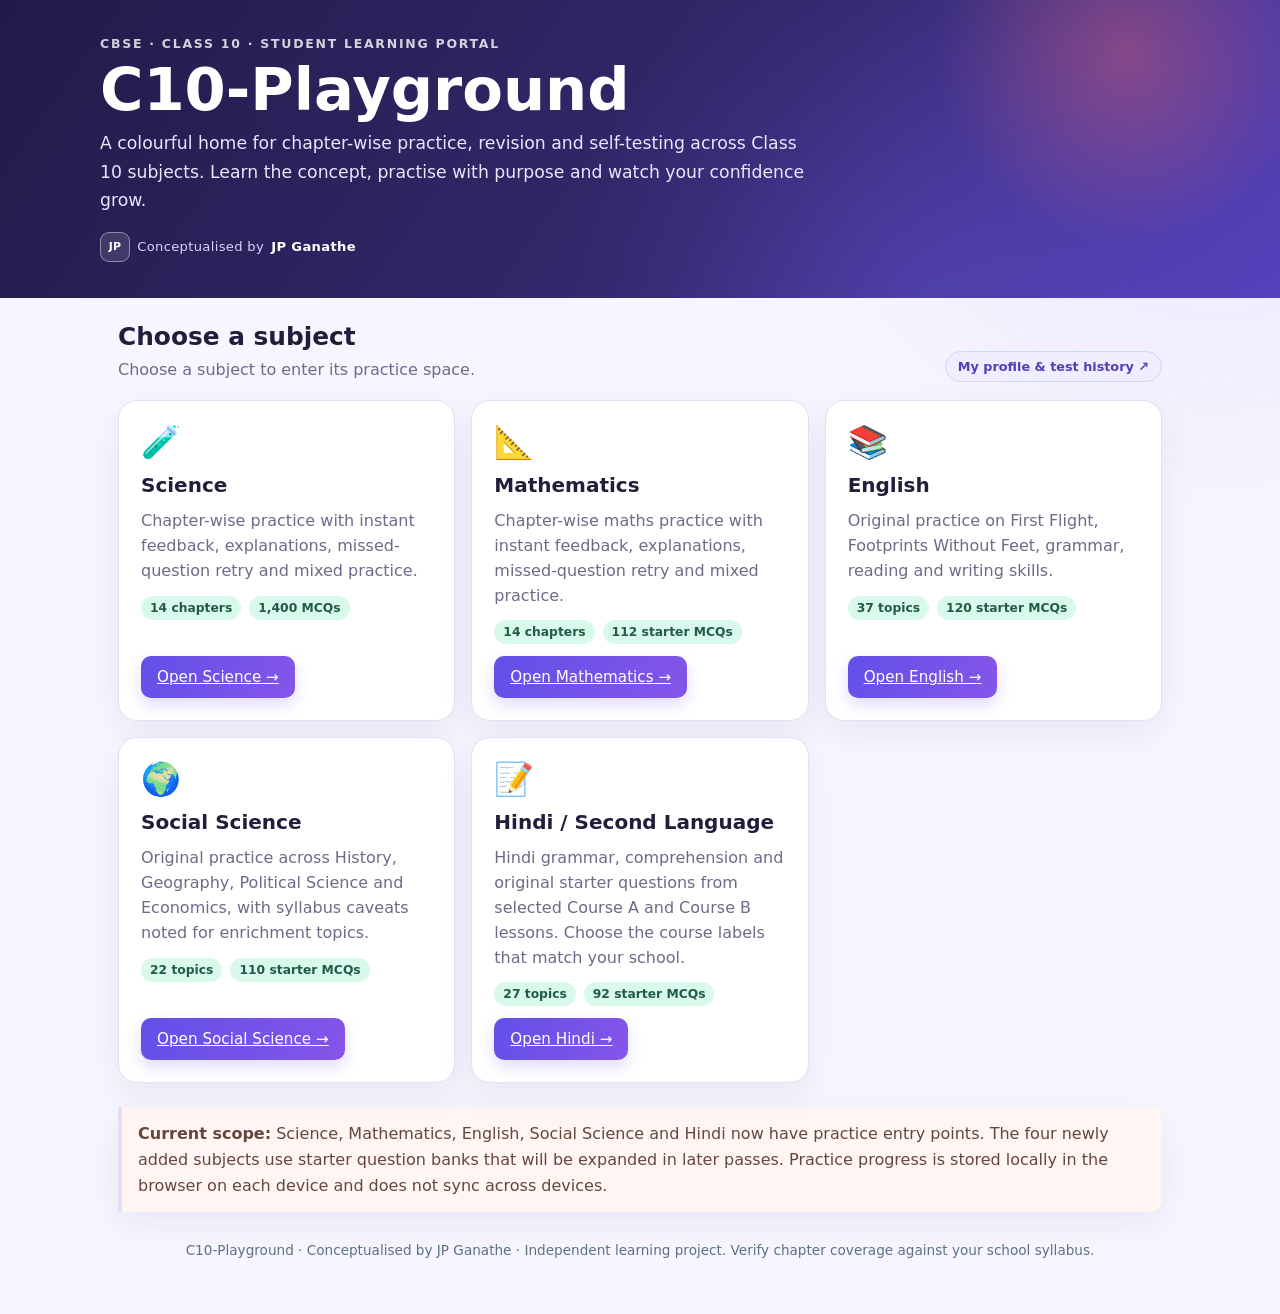
==== index.html @ afab0aca "Link student profile and history from homepage" ====
<!doctype html>
<html lang="en">
<head>
<meta charset="utf-8"><meta name="viewport" content="width=device-width, initial-scale=1"><meta name="theme-color" content="#211b48">
<title>C10-Playground | Class 10 CBSE Learning Portal</title>
<style>
:root{--ink:#172f45;--muted:#5b7285;--bg:#f4f8fb;--card:#fff;--teal:#167e86;--line:#dce7ee;--gold:#f2c879}*{box-sizing:border-box}body{margin:0;background:var(--bg);font-family:system-ui,-apple-system,Segoe UI,Arial,sans-serif;color:var(--ink)}header{background:linear-gradient(125deg,#122c44,#1b6277);color:white;padding:36px max(18px,calc((100vw - 1080px)/2))}.tag{font-size:.78rem;letter-spacing:.13em;text-transform:uppercase;opacity:.8;font-weight:700}h1{font-size:clamp(2rem,6vw,3.7rem);line-height:1.05;margin:.5rem 0}header p{font-size:1.08rem;max-width:720px;line-height:1.65;color:#e5f2f5;margin:0}.wrap{max-width:1080px;padding:24px 18px 56px;margin:auto}.intro{display:flex;align-items:end;justify-content:space-between;gap:20px;margin-bottom:18px}.intro h2{margin:0 0 6px;font-size:1.55rem}.muted{color:var(--muted);line-height:1.6}.pill{border:1px solid #ccdee8;border-radius:999px;padding:7px 12px;font-size:.8rem;font-weight:700;background:#fff;white-space:nowrap}.grid{display:grid;grid-template-columns:repeat(auto-fit,minmax(min(100%,290px),1fr));gap:16px}.card{background:var(--card);border:1px solid var(--line);border-radius:18px;padding:22px;box-shadow:0 8px 24px rgba(19,54,75,.05);display:flex;flex-direction:column;gap:12px}.icon{font-size:2rem}.card h3{margin:0;font-size:1.25rem}.card p{margin:0;line-height:1.55;color:var(--muted)}.meta{display:flex;gap:8px;flex-wrap:wrap}.chip{background:#edf5f7;color:#2b626d;border-radius:999px;padding:5px 9px;font-size:.77rem;font-weight:700}.btn{border:0;background:var(--teal);color:white;padding:12px 16px;border-radius:10px;font-weight:750;font:inherit;font-size:.95rem;display:inline-flex;align-items:center;justify-content:center;gap:8px;width:fit-content;margin-top:auto}.btn.secondary{background:#e9f0f5;color:var(--ink)}.btn:disabled{opacity:.78;cursor:not-allowed}.note{margin-top:24px;border-left:4px solid var(--gold);padding:14px 16px;background:#fff9e9;border-radius:0 12px 12px 0;line-height:1.6;color:#5d4e2b}.footer{margin-top:30px;text-align:center;color:var(--muted);font-size:.85rem}@media(max-width:540px){header{padding-top:28px;padding-bottom:28px}.intro{display:block}.pill{display:inline-flex;margin-top:8px}}
</style><link rel="stylesheet" href="./css/branding.css">
</head>
<body><header><div class="tag">CBSE · Class 10 · Student learning portal</div><h1>C10-Playground</h1><p>A colourful home for chapter-wise practice, revision and self-testing across Class 10 subjects. Learn the concept, practise with purpose and watch your confidence grow.</p><div class="brand-signature">Conceptualised by <strong>JP Ganathe</strong></div></header>
<main class="wrap"><div class="intro"><div><h2>Choose a subject</h2><div class="muted">Choose a subject to enter its practice space.</div></div><a class="pill" style="display:inline-flex;color:#5140b7;text-decoration:none" href="./profile.html">My profile &amp; test history ↗</a></div><section class="grid" aria-label="Subjects">
<article class="card"><div class="icon" aria-hidden="true">🧪</div><h3>Science</h3><p>Chapter-wise practice with instant feedback, explanations, missed-question retry and mixed practice.</p><div class="meta"><span class="chip">14 chapters</span><span class="chip">1,400 MCQs</span></div><a class="btn" href="./science.html">Open Science →</a></article>
<article class="card"><div class="icon" aria-hidden="true">📐</div><h3>Mathematics</h3><p>Chapter-wise maths practice with instant feedback, explanations, missed-question retry and mixed practice.</p><div class="meta"><span class="chip">14 chapters</span><span class="chip">112 starter MCQs</span></div><a class="btn" href="./practice.html?subject=mathematics">Open Mathematics →</a></article>
<article class="card"><div class="icon" aria-hidden="true">📚</div><h3>English</h3><p>Original practice on First Flight, Footprints Without Feet, grammar, reading and writing skills.</p><div class="meta"><span class="chip">37 topics</span><span class="chip">120 starter MCQs</span></div><a class="btn" href="./practice.html?subject=english">Open English →</a></article>
<article class="card"><div class="icon" aria-hidden="true">🌍</div><h3>Social Science</h3><p>Original practice across History, Geography, Political Science and Economics, with syllabus caveats noted for enrichment topics.</p><div class="meta"><span class="chip">22 topics</span><span class="chip">110 starter MCQs</span></div><a class="btn" href="./practice.html?subject=social-science">Open Social Science →</a></article>
<article class="card"><div class="icon" aria-hidden="true">📝</div><h3>Hindi / Second Language</h3><p>Hindi grammar, comprehension and original starter questions from selected Course A and Course B lessons. Choose the course labels that match your school.</p><div class="meta"><span class="chip">27 topics</span><span class="chip">92 starter MCQs</span></div><a class="btn" href="./practice.html?subject=hindi">Open Hindi →</a></article>
</section><div class="note"><strong>Current scope:</strong> Science, Mathematics, English, Social Science and Hindi now have practice entry points. The four newly added subjects use starter question banks that will be expanded in later passes. Practice progress is stored locally in the browser on each device and does not sync across devices.</div><div class="footer">C10-Playground · Conceptualised by JP Ganathe · Independent learning project. Verify chapter coverage against your school syllabus.</div></main></body></html>
---- css/branding.css ----
/* C10 Playground visual system — Midnight Indigo, Electric Coral & Mint */
:root {
  color-scheme: light;
  --c10-ink: #211d3b;
  --c10-muted: #6e6a87;
  --c10-bg: #f7f5ff;
  --c10-card: #ffffff;
  --c10-primary: #6250e8;
  --c10-primary-deep: #4533bd;
  --c10-coral: #ff6b70;
  --c10-mint: #bff3df;
  --c10-line: #e4e0f3;
  --c10-gold: #ffd166;
}
html { background: var(--c10-bg); }
body {
  color: var(--c10-ink) !important;
  background:
    radial-gradient(ellipse at 95% 4%, rgba(139, 92, 246, .10), transparent 29rem),
    var(--c10-bg) !important;
}
header {
  color: #fff !important;
  background:
    radial-gradient(circle at 88% 18%, rgba(255, 107, 112, .35), transparent 12rem),
    radial-gradient(circle at 72% 100%, rgba(120, 104, 255, .23), transparent 22rem),
    linear-gradient(125deg, #211b48 0%, #34296f 58%, #5542bd 100%) !important;
}
header h1, header h2 { color: #fff !important; }
header p { color: #e9e5ff !important; }
.tag, .eyebrow { letter-spacing: .14em; }
.brand-signature {
  display: flex;
  align-items: center;
  gap: .45rem;
  margin-top: 17px;
  color: #d9d5ff !important;
  font-size: .82rem;
  line-height: 1.45;
  letter-spacing: .025em;
}
.brand-signature::before {
  content: "JP";
  display: inline-grid;
  place-items: center;
  flex: 0 0 28px;
  width: 28px;
  height: 28px;
  border: 1px solid rgba(255,255,255,.42);
  border-radius: 9px;
  color: #fff;
  background: rgba(255,255,255,.12);
  font-size: .68rem;
  font-weight: 900;
  letter-spacing: .03em;
}
.brand-signature strong { color: #fff; font-weight: 850; }
.site-credit {
  display: flex;
  justify-content: center;
  margin: 22px 18px;
  color: var(--c10-muted) !important;
}
.site-credit::before {
  border-color: #d8d2ff;
  color: var(--c10-primary-deep);
  background: #eeeaff;
}
.site-credit strong { color: var(--c10-primary-deep); }
.wrap { color: var(--c10-ink); }
.muted, .card p, footer, .stat span, .topic span {
  color: var(--c10-muted) !important;
}
.card, .panel, .quiz, .stat, .topic, main > .note {
  border-color: var(--c10-line) !important;
  box-shadow: 0 12px 34px rgba(48, 35, 111, .065) !important;
}
.card, .panel, .quiz, .stat { border-radius: 19px !important; }
.card { transition: transform .18s ease, box-shadow .18s ease, border-color .18s ease; }
.card:hover {
  transform: translateY(-3px);
  border-color: #c7befd !important;
  box-shadow: 0 17px 38px rgba(48, 35, 111, .12) !important;
}
.btn, button.btn {
  color: #fff !important;
  background: linear-gradient(115deg, var(--c10-primary), #8555e8) !important;
  box-shadow: 0 7px 16px rgba(98, 80, 232, .20);
  transition: transform .15s ease, box-shadow .15s ease, filter .15s ease;
}
.btn:hover, button.btn:hover {
  filter: saturate(1.08);
  transform: translateY(-1px);
  box-shadow: 0 10px 21px rgba(98, 80, 232, .27);
}
.btn.secondary, button.secondary {
  color: var(--c10-primary-deep) !important;
  background: #efedff !important;
  box-shadow: none;
}
.mode button {
  border-color: var(--c10-line) !important;
  background: #fff !important;
}
.mode button.active {
  border-color: #a79af8 !important;
  color: var(--c10-primary-deep) !important;
  background: #efedff !important;
}
.chip {
  color: #215b4b !important;
  background: #d9f9eb !important;
}
.pill {
  color: #5140b7 !important;
  background: #efedff !important;
}
.progress { background: #e9e5fa !important; }
.progress i { background: linear-gradient(90deg, var(--c10-primary), var(--c10-coral), #5bc8a5) !important; }
.opt { border-color: var(--c10-line) !important; color: var(--c10-ink) !important; }
.opt.selected { border-color: #9a8cf7 !important; background: #f2f0ff !important; }
.opt.correct { border-color: #73ceaa !important; background: #ecfbf4 !important; }
.opt.wrong { border-color: #ff9a9d !important; background: #fff1f1 !important; }
.letter { color: #5140b7 !important; background: #efedff !important; }
.score { border-color: #d4f7e8 !important; background: #fbfffd; }
.hint { border-color: #ded8ff !important; background: #f7f5ff !important; color: #5d5680 !important; }
.note { border-left-color: var(--c10-coral) !important; background: #fff5f2 !important; color: #65463f !important; }
select, input, textarea {
  border-color: #d8d3ee !important;
  border-radius: 11px !important;
}
a:not(.btn) { color: var(--c10-primary-deep); }
a:focus-visible, button:focus-visible, select:focus-visible, input:focus-visible {
  outline: 3px solid rgba(255, 107, 112, .8) !important;
  outline-offset: 3px;
}
@media (prefers-reduced-motion: reduce) {
  *, *::before, *::after { scroll-behavior: auto !important; transition-duration: .01ms !important; animation-duration: .01ms !important; }
}
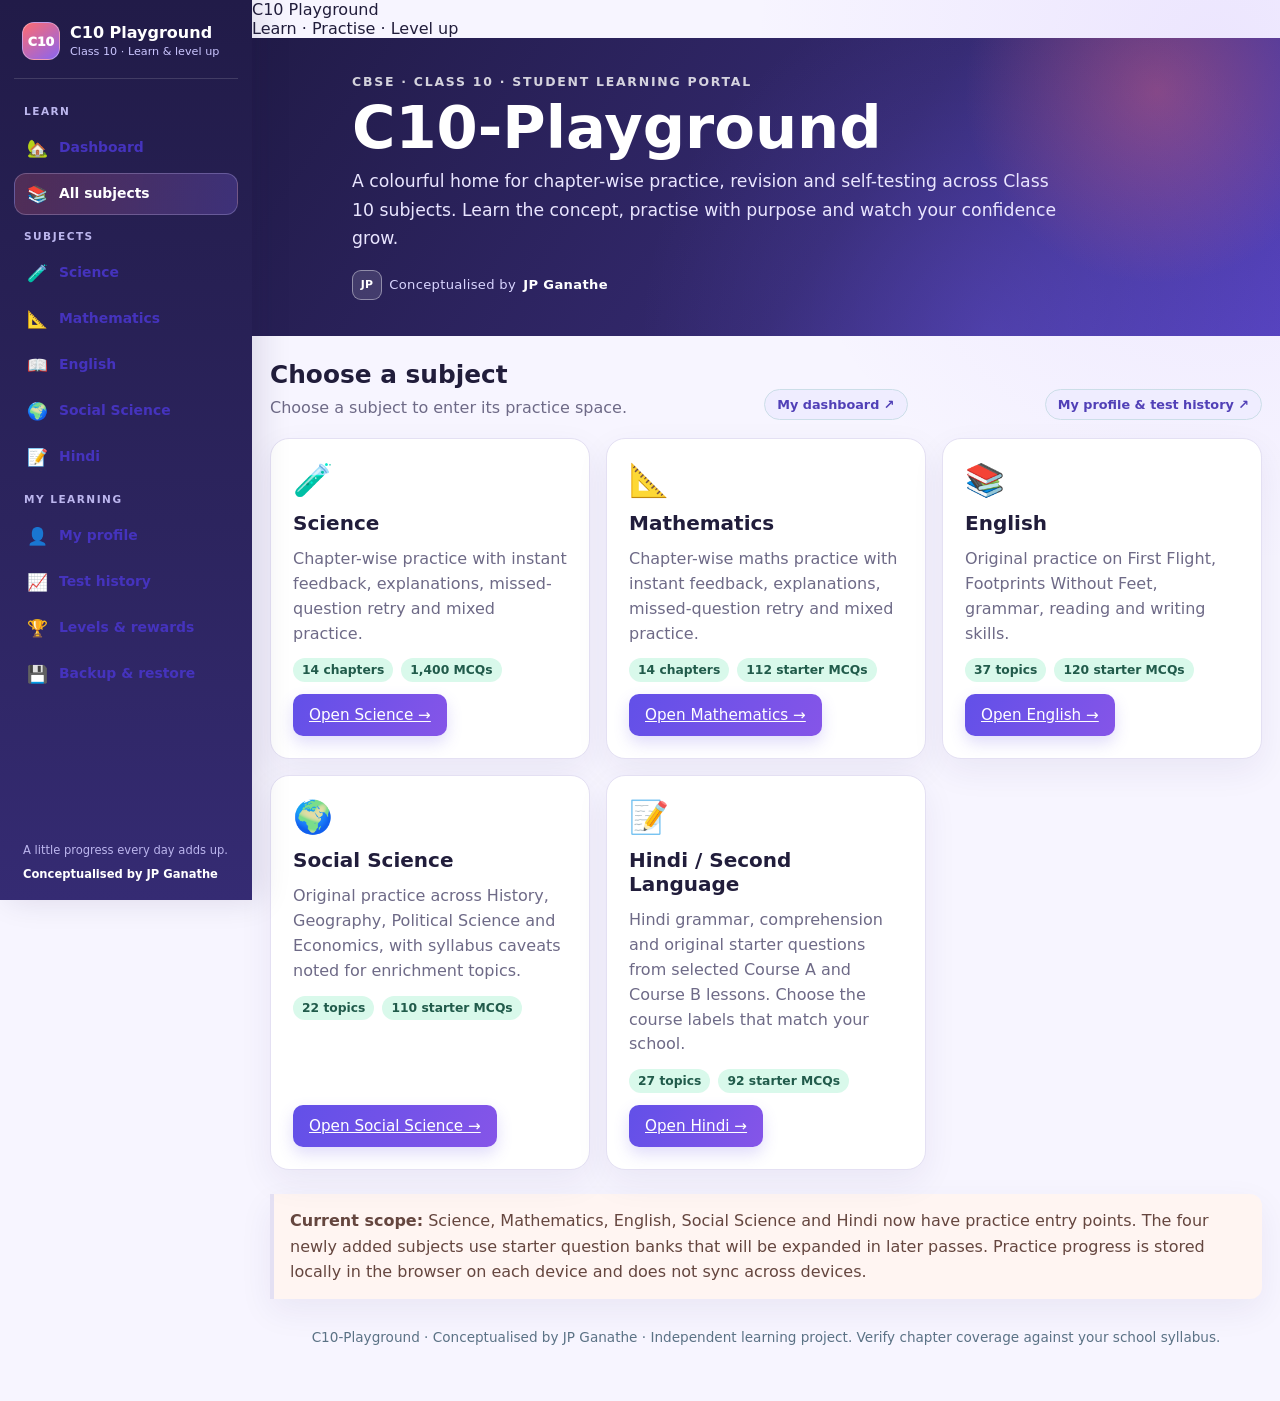
==== commit 988fe84b: "Add shared navigation shell to homepage" ====
--- a/index.html
+++ b/index.html
@@ -6,12 +6,14 @@
 <style>
 :root{--ink:#172f45;--muted:#5b7285;--bg:#f4f8fb;--card:#fff;--teal:#167e86;--line:#dce7ee;--gold:#f2c879}*{box-sizing:border-box}body{margin:0;background:var(--bg);font-family:system-ui,-apple-system,Segoe UI,Arial,sans-serif;color:var(--ink)}header{background:linear-gradient(125deg,#122c44,#1b6277);color:white;padding:36px max(18px,calc((100vw - 1080px)/2))}.tag{font-size:.78rem;letter-spacing:.13em;text-transform:uppercase;opacity:.8;font-weight:700}h1{font-size:clamp(2rem,6vw,3.7rem);line-height:1.05;margin:.5rem 0}header p{font-size:1.08rem;max-width:720px;line-height:1.65;color:#e5f2f5;margin:0}.wrap{max-width:1080px;padding:24px 18px 56px;margin:auto}.intro{display:flex;align-items:end;justify-content:space-between;gap:20px;margin-bottom:18px}.intro h2{margin:0 0 6px;font-size:1.55rem}.muted{color:var(--muted);line-height:1.6}.pill{border:1px solid #ccdee8;border-radius:999px;padding:7px 12px;font-size:.8rem;font-weight:700;background:#fff;white-space:nowrap}.grid{display:grid;grid-template-columns:repeat(auto-fit,minmax(min(100%,290px),1fr));gap:16px}.card{background:var(--card);border:1px solid var(--line);border-radius:18px;padding:22px;box-shadow:0 8px 24px rgba(19,54,75,.05);display:flex;flex-direction:column;gap:12px}.icon{font-size:2rem}.card h3{margin:0;font-size:1.25rem}.card p{margin:0;line-height:1.55;color:var(--muted)}.meta{display:flex;gap:8px;flex-wrap:wrap}.chip{background:#edf5f7;color:#2b626d;border-radius:999px;padding:5px 9px;font-size:.77rem;font-weight:700}.btn{border:0;background:var(--teal);color:white;padding:12px 16px;border-radius:10px;font-weight:750;font:inherit;font-size:.95rem;display:inline-flex;align-items:center;justify-content:center;gap:8px;width:fit-content;margin-top:auto}.btn.secondary{background:#e9f0f5;color:var(--ink)}.btn:disabled{opacity:.78;cursor:not-allowed}.note{margin-top:24px;border-left:4px solid var(--gold);padding:14px 16px;background:#fff9e9;border-radius:0 12px 12px 0;line-height:1.6;color:#5d4e2b}.footer{margin-top:30px;text-align:center;color:var(--muted);font-size:.85rem}@media(max-width:540px){header{padding-top:28px;padding-bottom:28px}.intro{display:block}.pill{display:inline-flex;margin-top:8px}}
 </style><link rel="stylesheet" href="./css/branding.css">
+<link rel="stylesheet" href="./css/app-shell.css">
 </head>
 <body><header><div class="tag">CBSE · Class 10 · Student learning portal</div><h1>C10-Playground</h1><p>A colourful home for chapter-wise practice, revision and self-testing across Class 10 subjects. Learn the concept, practise with purpose and watch your confidence grow.</p><div class="brand-signature">Conceptualised by <strong>JP Ganathe</strong></div></header>
-<main class="wrap"><div class="intro"><div><h2>Choose a subject</h2><div class="muted">Choose a subject to enter its practice space.</div></div><a class="pill" style="display:inline-flex;color:#5140b7;text-decoration:none" href="./profile.html">My profile &amp; test history ↗</a></div><section class="grid" aria-label="Subjects">
+<main class="wrap"><div class="intro"><div><h2>Choose a subject</h2><div class="muted">Choose a subject to enter its practice space.</div></div><a class="pill" style="display:inline-flex;color:#5140b7;text-decoration:none" href="./dashboard.html">My dashboard ↗</a> <a class="pill" style="display:inline-flex;color:#5140b7;text-decoration:none" href="./profile.html">My profile &amp; test history ↗</a></div><section class="grid" aria-label="Subjects">
 <article class="card"><div class="icon" aria-hidden="true">🧪</div><h3>Science</h3><p>Chapter-wise practice with instant feedback, explanations, missed-question retry and mixed practice.</p><div class="meta"><span class="chip">14 chapters</span><span class="chip">1,400 MCQs</span></div><a class="btn" href="./science.html">Open Science →</a></article>
 <article class="card"><div class="icon" aria-hidden="true">📐</div><h3>Mathematics</h3><p>Chapter-wise maths practice with instant feedback, explanations, missed-question retry and mixed practice.</p><div class="meta"><span class="chip">14 chapters</span><span class="chip">112 starter MCQs</span></div><a class="btn" href="./practice.html?subject=mathematics">Open Mathematics →</a></article>
 <article class="card"><div class="icon" aria-hidden="true">📚</div><h3>English</h3><p>Original practice on First Flight, Footprints Without Feet, grammar, reading and writing skills.</p><div class="meta"><span class="chip">37 topics</span><span class="chip">120 starter MCQs</span></div><a class="btn" href="./practice.html?subject=english">Open English →</a></article>
 <article class="card"><div class="icon" aria-hidden="true">🌍</div><h3>Social Science</h3><p>Original practice across History, Geography, Political Science and Economics, with syllabus caveats noted for enrichment topics.</p><div class="meta"><span class="chip">22 topics</span><span class="chip">110 starter MCQs</span></div><a class="btn" href="./practice.html?subject=social-science">Open Social Science →</a></article>
 <article class="card"><div class="icon" aria-hidden="true">📝</div><h3>Hindi / Second Language</h3><p>Hindi grammar, comprehension and original starter questions from selected Course A and Course B lessons. Choose the course labels that match your school.</p><div class="meta"><span class="chip">27 topics</span><span class="chip">92 starter MCQs</span></div><a class="btn" href="./practice.html?subject=hindi">Open Hindi →</a></article>
-</section><div class="note"><strong>Current scope:</strong> Science, Mathematics, English, Social Science and Hindi now have practice entry points. The four newly added subjects use starter question banks that will be expanded in later passes. Practice progress is stored locally in the browser on each device and does not sync across devices.</div><div class="footer">C10-Playground · Conceptualised by JP Ganathe · Independent learning project. Verify chapter coverage against your school syllabus.</div></main></body></html>+</section><div class="note"><strong>Current scope:</strong> Science, Mathematics, English, Social Science and Hindi now have practice entry points. The four newly added subjects use starter question banks that will be expanded in later passes. Practice progress is stored locally in the browser on each device and does not sync across devices.</div><div class="footer">C10-Playground · Conceptualised by JP Ganathe · Independent learning project. Verify chapter coverage against your school syllabus.</div></main><script src="./js/app-shell.js"></script>
+</body></html>
--- a/css/app-shell.css
+++ b/css/app-shell.css
@@ -0,0 +1,34 @@
+/* Responsive shared navigation shell for C10 Playground. */
+:root{--c10-sidebar-width:252px;--c10-shell-bg:#211b48;--c10-shell-line:rgba(255,255,255,.14);--c10-shell-text:#e9e5ff}
+body.c10-shell-ready{padding-left:var(--c10-sidebar-width)}
+.c10-sidebar{position:fixed;inset:0 auto 0 0;width:var(--c10-sidebar-width);z-index:1000;background:linear-gradient(180deg,#211b48 0%,#2c245e 58%,#352b73 100%);color:#fff;display:flex;flex-direction:column;padding:19px 14px 14px;box-shadow:8px 0 30px rgba(25,17,65,.12);overflow-y:auto}
+.c10-brand{display:flex;align-items:center;gap:10px;padding:3px 8px 18px;border-bottom:1px solid var(--c10-shell-line);margin-bottom:15px}
+.c10-brand-mark{height:38px;width:38px;display:grid;place-items:center;border:1px solid rgba(255,255,255,.35);background:linear-gradient(145deg,#ff6b70,#8a65f0);color:#fff;font-size:.78rem;font-weight:950;border-radius:12px;flex:none}
+.c10-brand-copy{min-width:0}
+.c10-brand-title{font-size:1rem;font-weight:900;line-height:1.15}
+.c10-brand-sub{font-size:.7rem;color:#cbc6ff;margin-top:3px}
+.c10-nav-label{font-size:.66rem;font-weight:850;letter-spacing:.14em;text-transform:uppercase;color:#bcb6ee;padding:11px 10px 6px}
+.c10-nav-list{display:grid;gap:4px}
+.c10-nav-link{display:flex;gap:11px;align-items:center;min-height:42px;padding:9px 11px;border:1px solid transparent;border-radius:12px;text-decoration:none;color:#e7e4ff;font-size:.87rem;font-weight:680;transition:background .16s ease,border-color .16s ease;line-height:1.25}
+.c10-nav-link:hover,.c10-nav-link:focus-visible{background:rgba(255,255,255,.09);border-color:rgba(255,255,255,.13);color:#fff}
+.c10-nav-link.active{background:linear-gradient(100deg,rgba(255,107,112,.2),rgba(143,112,255,.23));border-color:rgba(211,202,255,.27);color:#fff}
+.c10-nav-icon{width:22px;display:inline-grid;place-items:center;font-size:1.05rem;flex:none}
+.c10-nav-divider{height:1px;background:var(--c10-shell-line);margin:12px 8px 7px}
+.c10-sidebar-bottom{margin-top:auto;padding:13px 9px 3px;color:#bcb6ee;font-size:.72rem;line-height:1.6}
+.c10-menu-toggle{display:none}
+.c10-nav-scrim{display:none}
+.c10-shell-credit{display:block;margin-top:5px;color:#fff;font-weight:800}
+.c10-page-anchor{scroll-margin-top:72px}
+@media(max-width:900px){
+  body.c10-shell-ready{padding-left:0;padding-top:60px}
+  .c10-mobilebar{position:fixed;inset:0 0 auto 0;height:60px;z-index:1001;display:flex;align-items:center;gap:12px;padding:0 14px;background:#211b48;color:#fff;box-shadow:0 6px 20px rgba(25,17,65,.18)}
+  .c10-menu-toggle{display:inline-grid;place-items:center;height:40px;width:42px;border:1px solid rgba(255,255,255,.24);border-radius:12px;background:rgba(255,255,255,.09);color:#fff;font-size:1.35rem;cursor:pointer;flex:none}
+  .c10-mobile-title{font-size:.95rem;font-weight:850}
+  .c10-mobile-sub{font-size:.68rem;color:#d0cbff;margin-top:2px}
+  .c10-sidebar{transform:translateX(-105%);transition:transform .22s ease;width:min(290px,86vw);padding-top:16px}
+  .c10-sidebar.open{transform:translateX(0)}
+  .c10-nav-scrim{display:block;position:fixed;inset:60px 0 0;z-index:999;background:rgba(19,14,45,.42);opacity:0;pointer-events:none;transition:opacity .18s ease}
+  .c10-nav-scrim.visible{opacity:1;pointer-events:auto}
+  body.c10-menu-open{overflow:hidden}
+}
+@media(prefers-reduced-motion:reduce){.c10-sidebar,.c10-nav-scrim,.c10-nav-link{transition:none}}
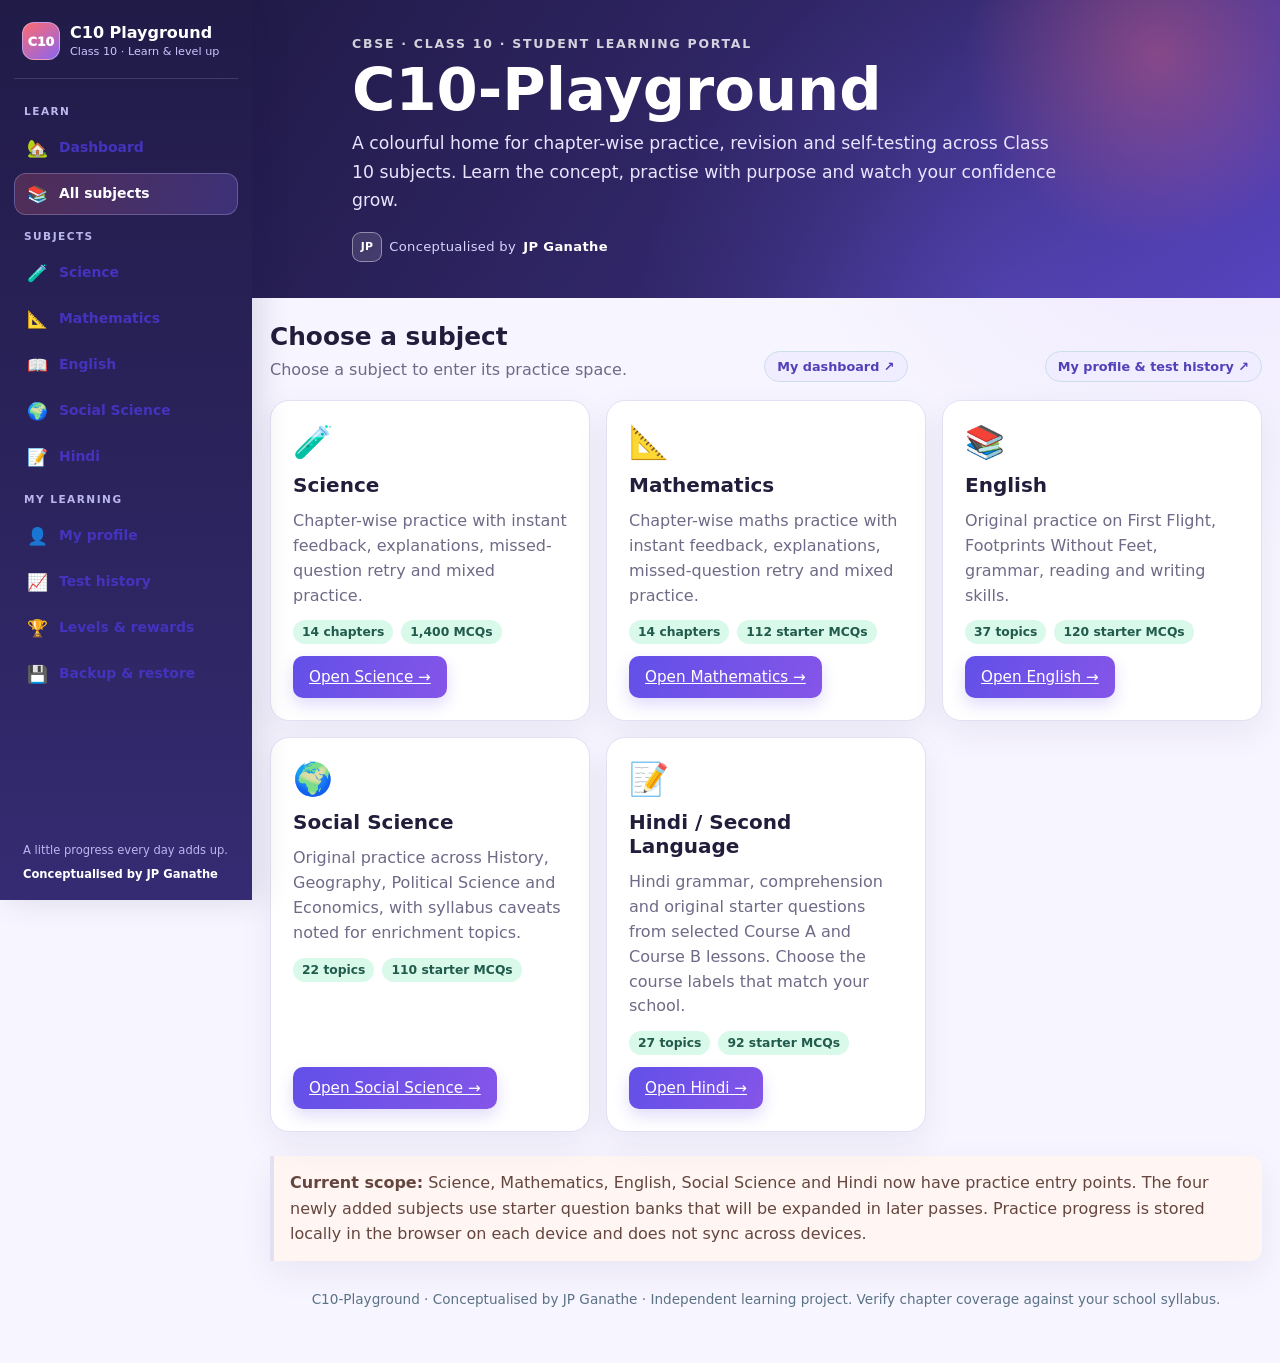
==== commit 2e819d98: "Open Science from homepage in shared engine" ====
--- a/index.html
+++ b/index.html
@@ -10,7 +10,7 @@
 </head>
 <body><header><div class="tag">CBSE · Class 10 · Student learning portal</div><h1>C10-Playground</h1><p>A colourful home for chapter-wise practice, revision and self-testing across Class 10 subjects. Learn the concept, practise with purpose and watch your confidence grow.</p><div class="brand-signature">Conceptualised by <strong>JP Ganathe</strong></div></header>
 <main class="wrap"><div class="intro"><div><h2>Choose a subject</h2><div class="muted">Choose a subject to enter its practice space.</div></div><a class="pill" style="display:inline-flex;color:#5140b7;text-decoration:none" href="./dashboard.html">My dashboard ↗</a> <a class="pill" style="display:inline-flex;color:#5140b7;text-decoration:none" href="./profile.html">My profile &amp; test history ↗</a></div><section class="grid" aria-label="Subjects">
-<article class="card"><div class="icon" aria-hidden="true">🧪</div><h3>Science</h3><p>Chapter-wise practice with instant feedback, explanations, missed-question retry and mixed practice.</p><div class="meta"><span class="chip">14 chapters</span><span class="chip">1,400 MCQs</span></div><a class="btn" href="./science.html">Open Science →</a></article>
+<article class="card"><div class="icon" aria-hidden="true">🧪</div><h3>Science</h3><p>Chapter-wise practice with instant feedback, explanations, missed-question retry and mixed practice.</p><div class="meta"><span class="chip">14 chapters</span><span class="chip">1,400 MCQs</span></div><a class="btn" href="./practice.html?subject=science">Open Science →</a></article>
 <article class="card"><div class="icon" aria-hidden="true">📐</div><h3>Mathematics</h3><p>Chapter-wise maths practice with instant feedback, explanations, missed-question retry and mixed practice.</p><div class="meta"><span class="chip">14 chapters</span><span class="chip">112 starter MCQs</span></div><a class="btn" href="./practice.html?subject=mathematics">Open Mathematics →</a></article>
 <article class="card"><div class="icon" aria-hidden="true">📚</div><h3>English</h3><p>Original practice on First Flight, Footprints Without Feet, grammar, reading and writing skills.</p><div class="meta"><span class="chip">37 topics</span><span class="chip">120 starter MCQs</span></div><a class="btn" href="./practice.html?subject=english">Open English →</a></article>
 <article class="card"><div class="icon" aria-hidden="true">🌍</div><h3>Social Science</h3><p>Original practice across History, Geography, Political Science and Economics, with syllabus caveats noted for enrichment topics.</p><div class="meta"><span class="chip">22 topics</span><span class="chip">110 starter MCQs</span></div><a class="btn" href="./practice.html?subject=social-science">Open Social Science →</a></article>
--- a/css/app-shell.css
+++ b/css/app-shell.css
@@ -15,6 +15,7 @@
 .c10-nav-icon{width:22px;display:inline-grid;place-items:center;font-size:1.05rem;flex:none}
 .c10-nav-divider{height:1px;background:var(--c10-shell-line);margin:12px 8px 7px}
 .c10-sidebar-bottom{margin-top:auto;padding:13px 9px 3px;color:#bcb6ee;font-size:.72rem;line-height:1.6}
+.c10-mobilebar{display:none}
 .c10-menu-toggle{display:none}
 .c10-nav-scrim{display:none}
 .c10-shell-credit{display:block;margin-top:5px;color:#fff;font-weight:800}
@@ -25,7 +26,7 @@
   .c10-menu-toggle{display:inline-grid;place-items:center;height:40px;width:42px;border:1px solid rgba(255,255,255,.24);border-radius:12px;background:rgba(255,255,255,.09);color:#fff;font-size:1.35rem;cursor:pointer;flex:none}
   .c10-mobile-title{font-size:.95rem;font-weight:850}
   .c10-mobile-sub{font-size:.68rem;color:#d0cbff;margin-top:2px}
-  .c10-sidebar{transform:translateX(-105%);transition:transform .22s ease;width:min(290px,86vw);padding-top:16px}
+  .c10-sidebar{inset:60px auto 0 0;height:auto;transform:translateX(-105%);transition:transform .22s ease;width:min(290px,86vw);padding-top:16px}
   .c10-sidebar.open{transform:translateX(0)}
   .c10-nav-scrim{display:block;position:fixed;inset:60px 0 0;z-index:999;background:rgba(19,14,45,.42);opacity:0;pointer-events:none;transition:opacity .18s ease}
   .c10-nav-scrim.visible{opacity:1;pointer-events:auto}
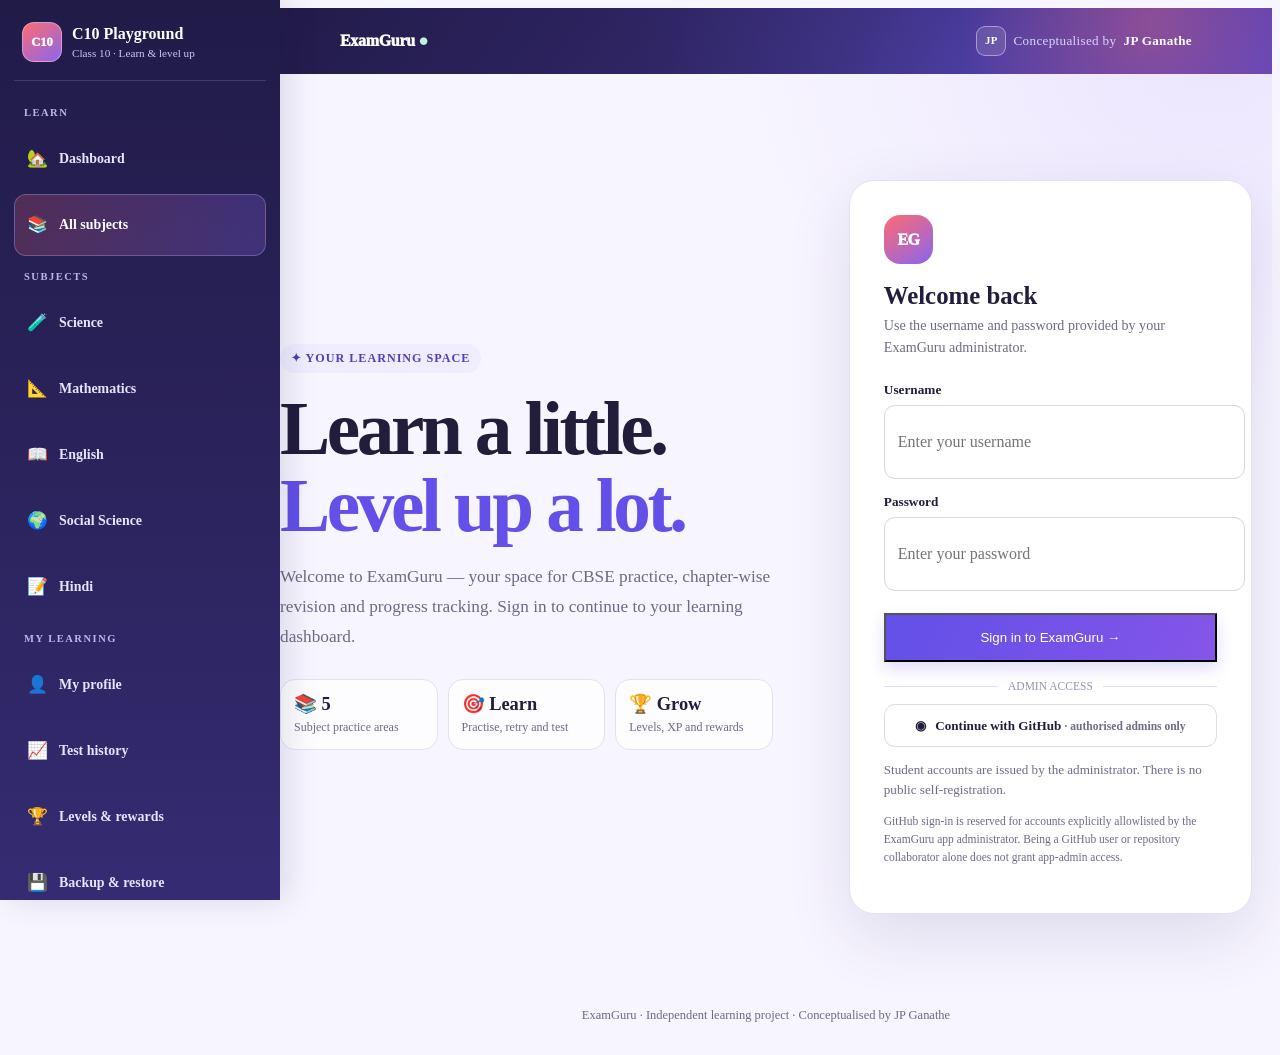
==== commit ed638e72: "Revamp landing page as ExamGuru sign-in screen" ====
--- a/index.html
+++ b/index.html
@@ -1,19 +1,74 @@
 <!doctype html>
 <html lang="en">
 <head>
-<meta charset="utf-8"><meta name="viewport" content="width=device-width, initial-scale=1"><meta name="theme-color" content="#211b48">
-<title>C10-Playground | Class 10 CBSE Learning Portal</title>
+<meta charset="utf-8">
+<meta name="viewport" content="width=device-width,initial-scale=1">
+<meta name="theme-color" content="#211b48">
+<meta name="description" content="Sign in to ExamGuru, your CBSE learning and practice portal.">
+<title>Sign in | ExamGuru</title>
+<link rel="stylesheet" href="./css/branding.css">
+<link rel="stylesheet" href="./css/app-shell.css">
 <style>
-:root{--ink:#172f45;--muted:#5b7285;--bg:#f4f8fb;--card:#fff;--teal:#167e86;--line:#dce7ee;--gold:#f2c879}*{box-sizing:border-box}body{margin:0;background:var(--bg);font-family:system-ui,-apple-system,Segoe UI,Arial,sans-serif;color:var(--ink)}header{background:linear-gradient(125deg,#122c44,#1b6277);color:white;padding:36px max(18px,calc((100vw - 1080px)/2))}.tag{font-size:.78rem;letter-spacing:.13em;text-transform:uppercase;opacity:.8;font-weight:700}h1{font-size:clamp(2rem,6vw,3.7rem);line-height:1.05;margin:.5rem 0}header p{font-size:1.08rem;max-width:720px;line-height:1.65;color:#e5f2f5;margin:0}.wrap{max-width:1080px;padding:24px 18px 56px;margin:auto}.intro{display:flex;align-items:end;justify-content:space-between;gap:20px;margin-bottom:18px}.intro h2{margin:0 0 6px;font-size:1.55rem}.muted{color:var(--muted);line-height:1.6}.pill{border:1px solid #ccdee8;border-radius:999px;padding:7px 12px;font-size:.8rem;font-weight:700;background:#fff;white-space:nowrap}.grid{display:grid;grid-template-columns:repeat(auto-fit,minmax(min(100%,290px),1fr));gap:16px}.card{background:var(--card);border:1px solid var(--line);border-radius:18px;padding:22px;box-shadow:0 8px 24px rgba(19,54,75,.05);display:flex;flex-direction:column;gap:12px}.icon{font-size:2rem}.card h3{margin:0;font-size:1.25rem}.card p{margin:0;line-height:1.55;color:var(--muted)}.meta{display:flex;gap:8px;flex-wrap:wrap}.chip{background:#edf5f7;color:#2b626d;border-radius:999px;padding:5px 9px;font-size:.77rem;font-weight:700}.btn{border:0;background:var(--teal);color:white;padding:12px 16px;border-radius:10px;font-weight:750;font:inherit;font-size:.95rem;display:inline-flex;align-items:center;justify-content:center;gap:8px;width:fit-content;margin-top:auto}.btn.secondary{background:#e9f0f5;color:var(--ink)}.btn:disabled{opacity:.78;cursor:not-allowed}.note{margin-top:24px;border-left:4px solid var(--gold);padding:14px 16px;background:#fff9e9;border-radius:0 12px 12px 0;line-height:1.6;color:#5d4e2b}.footer{margin-top:30px;text-align:center;color:var(--muted);font-size:.85rem}@media(max-width:540px){header{padding-top:28px;padding-bottom:28px}.intro{display:block}.pill{display:inline-flex;margin-top:8px}}
-</style><link rel="stylesheet" href="./css/branding.css">
-<link rel="stylesheet" href="./css/app-shell.css">
+.login-page{max-width:1040px;margin:0 auto;padding:clamp(24px,5vw,58px) 20px 46px;min-height:calc(100vh - 70px);display:grid;grid-template-columns:minmax(0,1.1fr) minmax(310px,.9fr);gap:clamp(28px,6vw,76px);align-items:center}
+.login-story{padding:8px 0}
+.login-eyebrow{display:inline-flex;align-items:center;gap:8px;padding:7px 11px;border-radius:999px;background:#efedff;color:#5140b7;font-size:.76rem;font-weight:850;letter-spacing:.08em;text-transform:uppercase}
+.login-story h1{font-size:clamp(2.5rem,6vw,4.7rem);line-height:1.02;letter-spacing:-.045em;margin:18px 0 17px;max-width:620px}
+.login-story h1 span{color:var(--c10-primary)}
+.login-story>p{max-width:540px;color:var(--c10-muted);font-size:1.08rem;line-height:1.75}
+.login-highlights{display:grid;grid-template-columns:repeat(3,minmax(0,1fr));gap:10px;margin-top:27px;max-width:570px}
+.login-highlight{padding:13px;border:1px solid var(--c10-line);background:rgba(255,255,255,.78);border-radius:15px}
+.login-highlight b{display:block;font-size:1.15rem}.login-highlight span{display:block;color:var(--c10-muted);font-size:.75rem;line-height:1.4;margin-top:4px}
+.login-card{background:#fff;border:1px solid var(--c10-line);border-radius:25px;padding:clamp(22px,4vw,34px);box-shadow:0 22px 65px rgba(48,35,111,.12)}
+.login-card-mark{width:49px;height:49px;display:grid;place-items:center;border-radius:16px;background:linear-gradient(145deg,var(--c10-coral),#8a65f0);color:#fff;font-weight:950;letter-spacing:-.04em}
+.login-card h2{font-size:1.55rem;margin:18px 0 5px}.login-subtitle{color:var(--c10-muted);font-size:.88rem;line-height:1.55;margin:0 0 23px}
+.login-field{display:grid;gap:7px;margin:15px 0}.login-field label{font-size:.83rem;font-weight:800}.login-field input{width:100%;min-height:48px;border:1px solid var(--c10-line);border-radius:12px;padding:12px 13px;font:inherit;background:#fff;color:var(--c10-ink)}
+.login-submit{width:100%;min-height:49px;margin-top:7px;cursor:pointer}
+.login-status{margin:13px 0 0;font-size:.82rem;line-height:1.5;color:var(--c10-muted)}.login-status.error{color:#a52c44}.login-status.success{color:#18724f}
+.login-divider{display:flex;align-items:center;gap:10px;color:#9893ae;font-size:.72rem;margin:18px 0 12px}.login-divider:before,.login-divider:after{content:"";height:1px;flex:1;background:var(--c10-line)}
+.github-admin{display:flex;width:100%;align-items:center;justify-content:center;gap:9px;border:1px solid #ded9ee;background:#fff;color:var(--c10-ink);border-radius:11px;min-height:43px;padding:9px 12px;font:inherit;font-size:.82rem;font-weight:800;cursor:pointer}
+.github-admin:hover{background:#f7f5ff}.github-admin small{font-size:.72rem;font-weight:650;color:var(--c10-muted)}
+.login-footnote{font-size:.72rem;color:var(--c10-muted);line-height:1.55;margin-top:14px}
+.login-footer{padding:0 20px 24px;text-align:center;color:var(--c10-muted);font-size:.78rem}
+@media(max-width:760px){.login-page{grid-template-columns:1fr;gap:25px;max-width:520px;padding-top:30px}.login-story h1{font-size:clamp(2.5rem,12vw,3.6rem)}.login-story>p{font-size:.97rem}.login-highlights{margin-top:18px}.login-card{padding:23px}.login-footer{padding-bottom:22px}}
+@media(max-width:390px){.login-highlights{grid-template-columns:1fr}.login-highlight{display:flex;align-items:center;gap:12px}.login-highlight span{margin-top:0}}
+</style>
 </head>
-<body><header><div class="tag">CBSE · Class 10 · Student learning portal</div><h1>C10-Playground</h1><p>A colourful home for chapter-wise practice, revision and self-testing across Class 10 subjects. Learn the concept, practise with purpose and watch your confidence grow.</p><div class="brand-signature">Conceptualised by <strong>JP Ganathe</strong></div></header>
-<main class="wrap"><div class="intro"><div><h2>Choose a subject</h2><div class="muted">Choose a subject to enter its practice space.</div></div><a class="pill" style="display:inline-flex;color:#5140b7;text-decoration:none" href="./dashboard.html">My dashboard ↗</a> <a class="pill" style="display:inline-flex;color:#5140b7;text-decoration:none" href="./profile.html">My profile &amp; test history ↗</a></div><section class="grid" aria-label="Subjects">
-<article class="card"><div class="icon" aria-hidden="true">🧪</div><h3>Science</h3><p>Chapter-wise practice with instant feedback, explanations, missed-question retry and mixed practice.</p><div class="meta"><span class="chip">14 chapters</span><span class="chip">1,400 MCQs</span></div><a class="btn" href="./practice.html?subject=science">Open Science →</a></article>
-<article class="card"><div class="icon" aria-hidden="true">📐</div><h3>Mathematics</h3><p>Chapter-wise maths practice with instant feedback, explanations, missed-question retry and mixed practice.</p><div class="meta"><span class="chip">14 chapters</span><span class="chip">112 starter MCQs</span></div><a class="btn" href="./practice.html?subject=mathematics">Open Mathematics →</a></article>
-<article class="card"><div class="icon" aria-hidden="true">📚</div><h3>English</h3><p>Original practice on First Flight, Footprints Without Feet, grammar, reading and writing skills.</p><div class="meta"><span class="chip">37 topics</span><span class="chip">120 starter MCQs</span></div><a class="btn" href="./practice.html?subject=english">Open English →</a></article>
-<article class="card"><div class="icon" aria-hidden="true">🌍</div><h3>Social Science</h3><p>Original practice across History, Geography, Political Science and Economics, with syllabus caveats noted for enrichment topics.</p><div class="meta"><span class="chip">22 topics</span><span class="chip">110 starter MCQs</span></div><a class="btn" href="./practice.html?subject=social-science">Open Social Science →</a></article>
-<article class="card"><div class="icon" aria-hidden="true">📝</div><h3>Hindi / Second Language</h3><p>Hindi grammar, comprehension and original starter questions from selected Course A and Course B lessons. Choose the course labels that match your school.</p><div class="meta"><span class="chip">27 topics</span><span class="chip">92 starter MCQs</span></div><a class="btn" href="./practice.html?subject=hindi">Open Hindi →</a></article>
-</section><div class="note"><strong>Current scope:</strong> Science, Mathematics, English, Social Science and Hindi now have practice entry points. The four newly added subjects use starter question banks that will be expanded in later passes. Practice progress is stored locally in the browser on each device and does not sync across devices.</div><div class="footer">C10-Playground · Conceptualised by JP Ganathe · Independent learning project. Verify chapter coverage against your school syllabus.</div></main><script src="./js/app-shell.js"></script>
-</body></html>+<body>
+<header style="padding:18px max(18px,calc((100vw - 1120px)/2));display:flex;align-items:center;justify-content:space-between;gap:15px">
+  <div style="font-weight:950;letter-spacing:-.02em">ExamGuru <span style="color:#bff3df">●</span></div>
+  <div class="brand-signature" style="margin:0">Conceptualised by <strong>JP Ganathe</strong></div>
+</header>
+<main class="login-page">
+  <section class="login-story">
+    <div class="login-eyebrow">✦ Your learning space</div>
+    <h1>Learn a little.<br><span>Level up a lot.</span></h1>
+    <p>Welcome to ExamGuru — your space for CBSE practice, chapter-wise revision and progress tracking. Sign in to continue to your learning dashboard.</p>
+    <div class="login-highlights" aria-label="Learning features">
+      <div class="login-highlight"><b>📚 5</b><span>Subject practice areas</span></div>
+      <div class="login-highlight"><b>🎯 Learn</b><span>Practise, retry and test</span></div>
+      <div class="login-highlight"><b>🏆 Grow</b><span>Levels, XP and rewards</span></div>
+    </div>
+  </section>
+  <section class="login-card" aria-labelledby="loginTitle">
+    <div class="login-card-mark" aria-hidden="true">EG</div>
+    <h2 id="loginTitle">Welcome back</h2>
+    <p class="login-subtitle">Use the username and password provided by your ExamGuru administrator.</p>
+    <form id="studentLoginForm" novalidate>
+      <div class="login-field"><label for="username">Username</label><input id="username" name="username" autocomplete="username" autocapitalize="none" spellcheck="false" maxlength="32" required placeholder="Enter your username"></div>
+      <div class="login-field"><label for="password">Password</label><input id="password" name="password" type="password" autocomplete="current-password" maxlength="256" required placeholder="Enter your password"></div>
+      <button class="btn login-submit" id="loginSubmit" type="submit">Sign in to ExamGuru <span aria-hidden="true">→</span></button>
+    </form>
+    <div class="login-divider">ADMIN ACCESS</div>
+    <button class="github-admin" id="githubAdminLogin" type="button"><span aria-hidden="true">◉</span><span>Continue with GitHub <small>· authorised admins only</small></span></button>
+    <p id="loginStatus" class="login-status" role="status" aria-live="polite">Student accounts are issued by the administrator. There is no public self-registration.</p>
+    <p class="login-footnote">GitHub sign-in is reserved for accounts explicitly allowlisted by the ExamGuru app administrator. Being a GitHub user or repository collaborator alone does not grant app-admin access.</p>
+  </section>
+</main>
+<footer class="login-footer">ExamGuru · Independent learning project · Conceptualised by JP Ganathe</footer>
+<script src="./js/student-auth.js"></script>
+<script src="./js/api-config.js"></script>
+<script src="./js/api-client.js"></script>
+<script src="./js/login-page.js"></script>
+<script src="./js/app-shell.js"></script>
+</body>
+</html>
--- a/css/app-shell.css
+++ b/css/app-shell.css
@@ -10,8 +10,10 @@
 .c10-nav-label{font-size:.66rem;font-weight:850;letter-spacing:.14em;text-transform:uppercase;color:#bcb6ee;padding:11px 10px 6px}
 .c10-nav-list{display:grid;gap:4px}
 .c10-nav-link{display:flex;gap:11px;align-items:center;min-height:42px;padding:9px 11px;border:1px solid transparent;border-radius:12px;text-decoration:none;color:#e7e4ff;font-size:.87rem;font-weight:680;transition:background .16s ease,border-color .16s ease;line-height:1.25}
-.c10-nav-link:hover,.c10-nav-link:focus-visible{background:rgba(255,255,255,.09);border-color:rgba(255,255,255,.13);color:#fff}
-.c10-nav-link.active{background:linear-gradient(100deg,rgba(255,107,112,.2),rgba(143,112,255,.23));border-color:rgba(211,202,255,.27);color:#fff}
+.c10-sidebar a.c10-nav-link,.c10-sidebar a.c10-nav-link:visited{color:#e7e4ff}
+.c10-sidebar a.c10-nav-link:hover,.c10-sidebar a.c10-nav-link:focus-visible{background:rgba(255,255,255,.09);border-color:rgba(255,255,255,.13);color:#fff}
+.c10-sidebar a.c10-nav-link.active,.c10-sidebar a.c10-nav-link.active:visited{background:linear-gradient(100deg,rgba(255,107,112,.2),rgba(143,112,255,.23));border-color:rgba(211,202,255,.27);color:#fff}
+
 .c10-nav-icon{width:22px;display:inline-grid;place-items:center;font-size:1.05rem;flex:none}
 .c10-nav-divider{height:1px;background:var(--c10-shell-line);margin:12px 8px 7px}
 .c10-sidebar-bottom{margin-top:auto;padding:13px 9px 3px;color:#bcb6ee;font-size:.72rem;line-height:1.6}
@@ -20,7 +22,7 @@
 .c10-nav-scrim{display:none}
 .c10-shell-credit{display:block;margin-top:5px;color:#fff;font-weight:800}
 .c10-page-anchor{scroll-margin-top:72px}
-@media(max-width:900px){
+@media(max-width:1100px){
   body.c10-shell-ready{padding-left:0;padding-top:60px}
   .c10-mobilebar{position:fixed;inset:0 0 auto 0;height:60px;z-index:1001;display:flex;align-items:center;gap:12px;padding:0 14px;background:#211b48;color:#fff;box-shadow:0 6px 20px rgba(25,17,65,.18)}
   .c10-menu-toggle{display:inline-grid;place-items:center;height:40px;width:42px;border:1px solid rgba(255,255,255,.24);border-radius:12px;background:rgba(255,255,255,.09);color:#fff;font-size:1.35rem;cursor:pointer;flex:none}
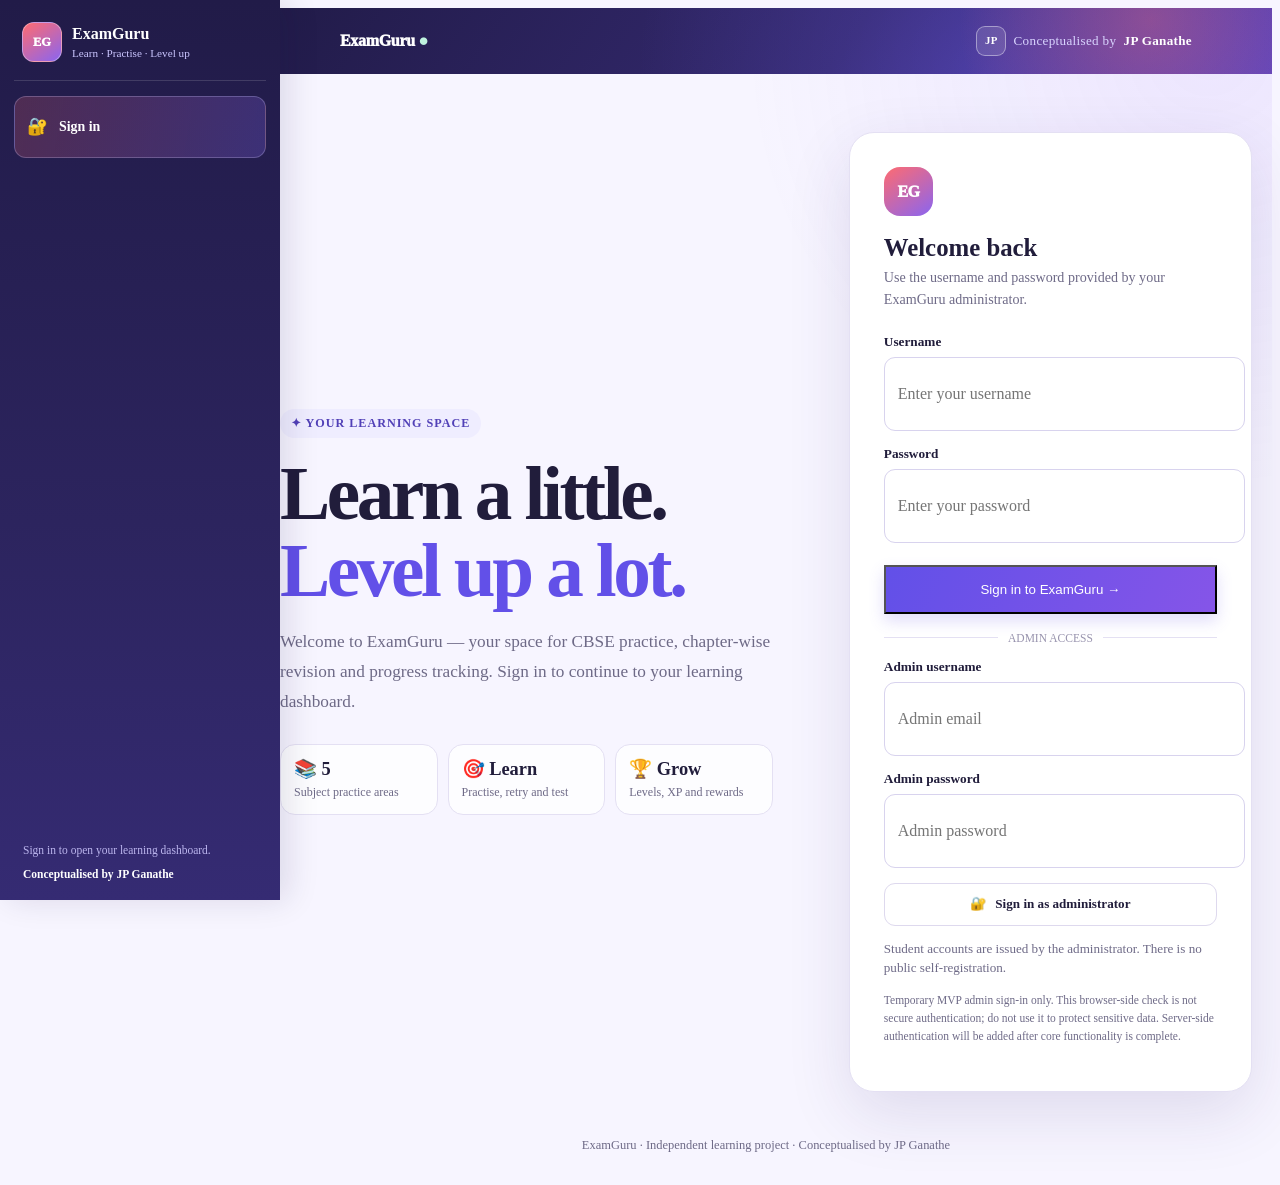
==== commit 60c9d7d6: "Replace GitHub admin option with temporary username-password login" ====
--- a/index.html
+++ b/index.html
@@ -59,9 +59,13 @@
       <button class="btn login-submit" id="loginSubmit" type="submit">Sign in to ExamGuru <span aria-hidden="true">→</span></button>
     </form>
     <div class="login-divider">ADMIN ACCESS</div>
-    <button class="github-admin" id="githubAdminLogin" type="button"><span aria-hidden="true">◉</span><span>Continue with GitHub <small>· authorised admins only</small></span></button>
+    <form id="adminLoginForm" novalidate>
+      <div class="login-field"><label for="adminUsername">Admin username</label><input id="adminUsername" name="adminUsername" type="email" autocomplete="username" spellcheck="false" required placeholder="Admin email"></div>
+      <div class="login-field"><label for="adminPassword">Admin password</label><input id="adminPassword" name="adminPassword" type="password" autocomplete="current-password" maxlength="256" required placeholder="Admin password"></div>
+      <button class="github-admin" id="adminLoginSubmit" type="submit"><span aria-hidden="true">🔐</span><span>Sign in as administrator</span></button>
+    </form>
     <p id="loginStatus" class="login-status" role="status" aria-live="polite">Student accounts are issued by the administrator. There is no public self-registration.</p>
-    <p class="login-footnote">GitHub sign-in is reserved for accounts explicitly allowlisted by the ExamGuru app administrator. Being a GitHub user or repository collaborator alone does not grant app-admin access.</p>
+    <p class="login-footnote">Temporary MVP admin sign-in only. This browser-side check is not secure authentication; do not use it to protect sensitive data. Server-side authentication will be added after core functionality is complete.</p>
   </section>
 </main>
 <footer class="login-footer">ExamGuru · Independent learning project · Conceptualised by JP Ganathe</footer>
--- a/css/app-shell.css
+++ b/css/app-shell.css
@@ -35,3 +35,6 @@
   body.c10-menu-open{overflow:hidden}
 }
 @media(prefers-reduced-motion:reduce){.c10-sidebar,.c10-nav-scrim,.c10-nav-link{transition:none}}
+
+.c10-nav-action{width:100%;text-align:left;cursor:pointer;font:inherit;background:transparent}
+.c10-nav-action:disabled{opacity:.55;cursor:wait}
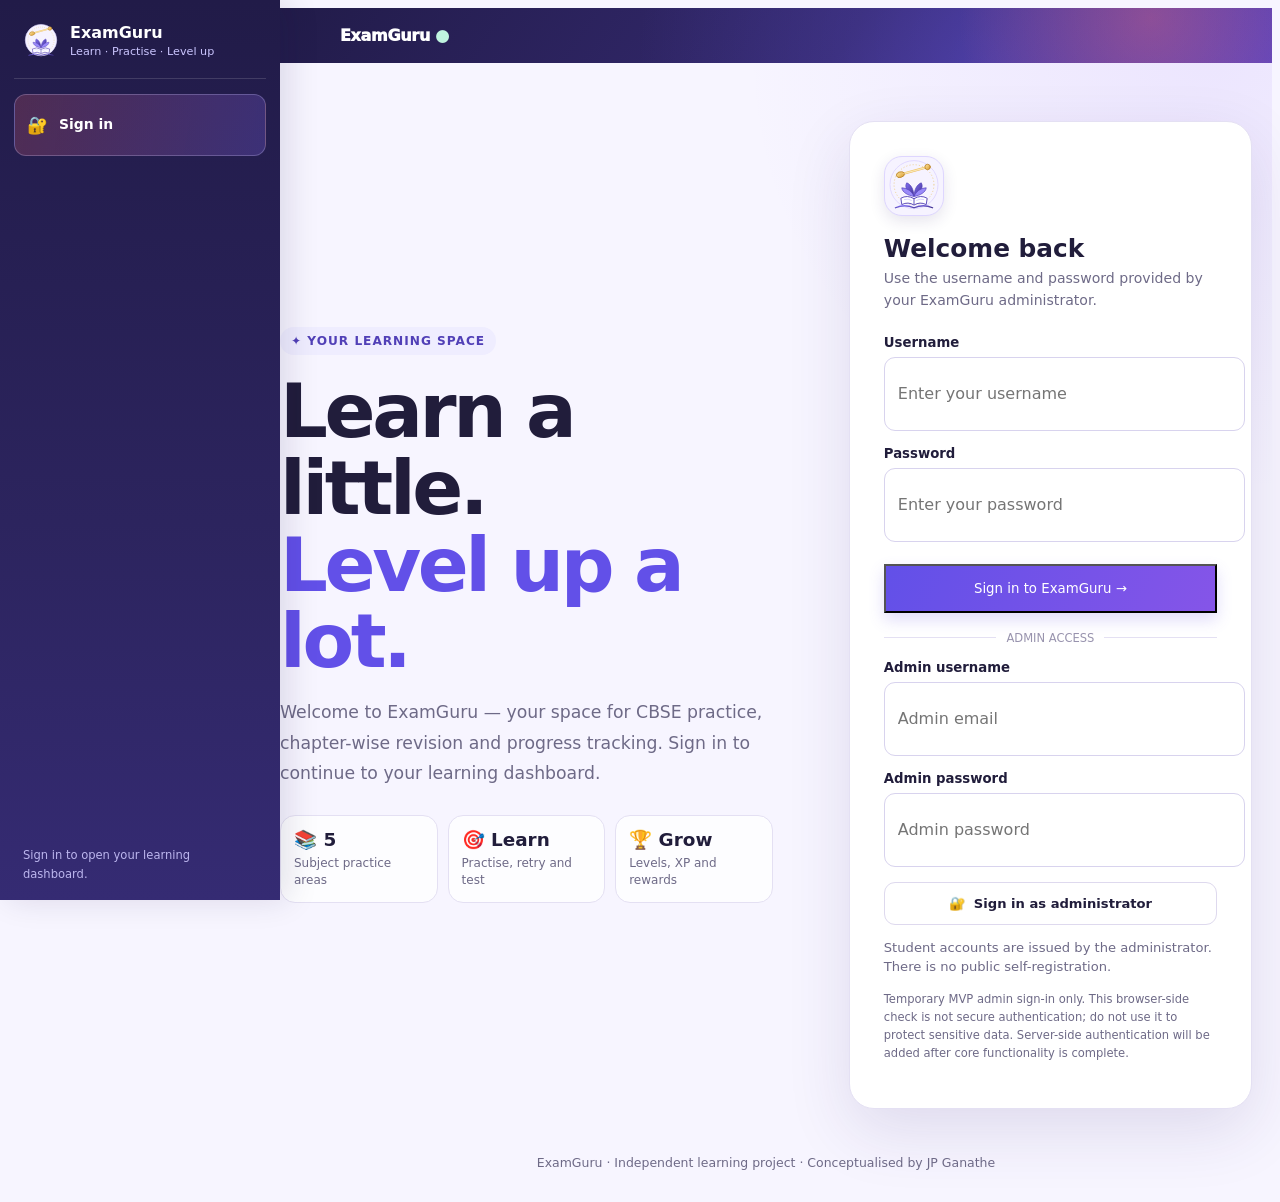
==== commit d0ef7947: "Use the refined symbolic emblem on the sign-in screen" ====
--- a/index.html
+++ b/index.html
@@ -19,7 +19,7 @@
 .login-highlight{padding:13px;border:1px solid var(--c10-line);background:rgba(255,255,255,.78);border-radius:15px}
 .login-highlight b{display:block;font-size:1.15rem}.login-highlight span{display:block;color:var(--c10-muted);font-size:.75rem;line-height:1.4;margin-top:4px}
 .login-card{background:#fff;border:1px solid var(--c10-line);border-radius:25px;padding:clamp(22px,4vw,34px);box-shadow:0 22px 65px rgba(48,35,111,.12)}
-.login-card-mark{width:49px;height:49px;display:grid;place-items:center;border-radius:16px;background:linear-gradient(145deg,var(--c10-coral),#8a65f0);color:#fff;font-weight:950;letter-spacing:-.04em}
+.login-card-mark{width:58px;height:58px;display:grid;place-items:center;border-radius:18px;background:#f6f3ff;border:1px solid #ded6ff;overflow:hidden;box-shadow:0 5px 15px rgba(48,35,111,.12)}.login-card-mark img{display:block;width:58px;height:58px;object-fit:contain}
 .login-card h2{font-size:1.55rem;margin:18px 0 5px}.login-subtitle{color:var(--c10-muted);font-size:.88rem;line-height:1.55;margin:0 0 23px}
 .login-field{display:grid;gap:7px;margin:15px 0}.login-field label{font-size:.83rem;font-weight:800}.login-field input{width:100%;min-height:48px;border:1px solid var(--c10-line);border-radius:12px;padding:12px 13px;font:inherit;background:#fff;color:var(--c10-ink)}
 .login-submit{width:100%;min-height:49px;margin-top:7px;cursor:pointer}
@@ -50,7 +50,7 @@
     </div>
   </section>
   <section class="login-card" aria-labelledby="loginTitle">
-    <div class="login-card-mark" aria-hidden="true">EG</div>
+    <div class="login-card-mark" aria-hidden="true"><img src="./assets/examguru-saraswati.svg" alt="" width="49" height="49"></div>
     <h2 id="loginTitle">Welcome back</h2>
     <p class="login-subtitle">Use the username and password provided by your ExamGuru administrator.</p>
     <form id="studentLoginForm" novalidate>
--- a/css/branding.css
+++ b/css/branding.css
@@ -136,4 +136,20 @@
 }
 @media (prefers-reduced-motion: reduce) {
   *, *::before, *::after { scroll-behavior: auto !important; transition-duration: .01ms !important; animation-duration: .01ms !important; }
-}+}
+
+/* UI refresh: modern system typography and quiet footer-only credit. */
+:root{font-family:Aptos,"Segoe UI",system-ui,-apple-system,BlinkMacSystemFont,sans-serif}
+html,body,button,input,select,textarea{font-family:Aptos,"Segoe UI",system-ui,-apple-system,BlinkMacSystemFont,sans-serif}
+body{font-family:Aptos,"Segoe UI",system-ui,-apple-system,BlinkMacSystemFont,sans-serif}
+header .brand-signature{display:none!important}
+.brand-signature.site-credit{display:flex!important;justify-content:center;margin:18px auto 10px;font-size:.68rem;line-height:1.4;font-weight:400;letter-spacing:.01em;opacity:.78}
+.brand-signature.site-credit::before{display:none}
+.c10-shell-credit{display:none!important}
+
+/* Signed-in account action: consistently visible at the top-right of page headers. */
+header{position:relative;padding-right:max(140px,calc((100vw - 1100px)/2))!important}
+.c10-header-signout{position:absolute;top:18px;right:max(18px,calc((100vw - 1100px)/2));z-index:3;border:1px solid rgba(255,255,255,.42);border-radius:999px;padding:9px 14px;background:rgba(255,255,255,.12);color:#fff;font:inherit;font-size:.84rem;font-weight:750;cursor:pointer;backdrop-filter:blur(8px)}
+.c10-header-signout:hover{background:rgba(255,255,255,.22)}
+.c10-header-signout:disabled{opacity:.6;cursor:wait}
+@media(max-width:520px){header{padding-top:66px!important;padding-right:18px!important}.c10-header-signout{top:14px;right:18px;padding:7px 11px;font-size:.78rem}}
--- a/css/app-shell.css
+++ b/css/app-shell.css
@@ -38,3 +38,17 @@
 
 .c10-nav-action{width:100%;text-align:left;cursor:pointer;font:inherit;background:transparent}
 .c10-nav-action:disabled{opacity:.55;cursor:wait}
+
+
+/* Refined navigation: slim themed scrollbar and predictable header/sidebar geometry. */
+.c10-sidebar{scrollbar-width:thin;scrollbar-color:rgba(205,197,255,.62) transparent;overscroll-behavior:contain}
+.c10-sidebar::-webkit-scrollbar{width:6px}
+.c10-sidebar::-webkit-scrollbar-track{background:transparent;margin:10px 0}
+.c10-sidebar::-webkit-scrollbar-thumb{background:rgba(205,197,255,.42);border-radius:999px;border:1px solid transparent;background-clip:padding-box}
+.c10-sidebar::-webkit-scrollbar-thumb:hover{background:rgba(229,224,255,.8);background-clip:padding-box}
+.c10-brand-mark{overflow:hidden;border:0;background:transparent;border-radius:10px}
+.c10-brand-mark img{display:block;width:100%;height:100%;object-fit:contain}
+.c10-mobilebar{background:linear-gradient(100deg,#eeeaff,#e5e0ff)!important;color:#211b48!important}
+.c10-mobile-sub{color:#655a9b!important}
+.c10-menu-toggle{border-color:rgba(83,64,160,.18)!important;background:rgba(255,255,255,.55)!important;color:#4533bd!important}
+@media(max-width:1100px){body.c10-shell-ready{padding-top:64px}.c10-mobilebar{height:64px}.c10-sidebar{inset:64px auto 0 0}.c10-nav-scrim{inset:64px 0 0}}
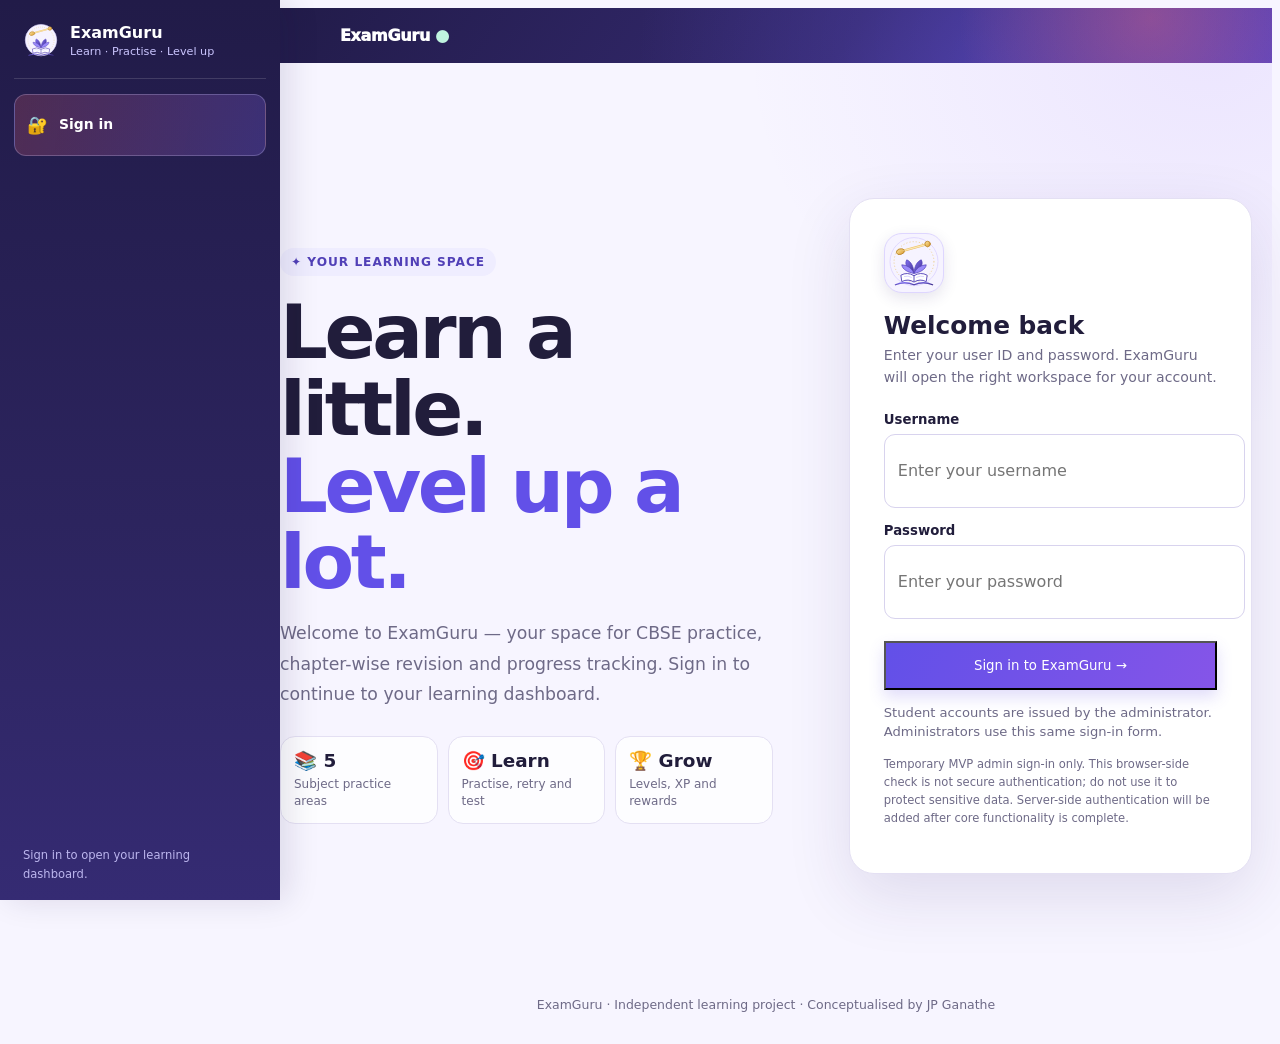
==== commit 582d0751: "Use shared login fields for student and admin" ====
--- a/index.html
+++ b/index.html
@@ -27,6 +27,8 @@
 .login-divider{display:flex;align-items:center;gap:10px;color:#9893ae;font-size:.72rem;margin:18px 0 12px}.login-divider:before,.login-divider:after{content:"";height:1px;flex:1;background:var(--c10-line)}
 .github-admin{display:flex;width:100%;align-items:center;justify-content:center;gap:9px;border:1px solid #ded9ee;background:#fff;color:var(--c10-ink);border-radius:11px;min-height:43px;padding:9px 12px;font:inherit;font-size:.82rem;font-weight:800;cursor:pointer}
 .github-admin:hover{background:#f7f5ff}.github-admin small{font-size:.72rem;font-weight:650;color:var(--c10-muted)}
+/* Keep the legacy admin form as a compatibility target, but expose only the shared sign-in fields. */
+#adminLoginForm,.login-divider{display:none!important}
 .login-footnote{font-size:.72rem;color:var(--c10-muted);line-height:1.55;margin-top:14px}
 .login-footer{padding:0 20px 24px;text-align:center;color:var(--c10-muted);font-size:.78rem}
 @media(max-width:760px){.login-page{grid-template-columns:1fr;gap:25px;max-width:520px;padding-top:30px}.login-story h1{font-size:clamp(2.5rem,12vw,3.6rem)}.login-story>p{font-size:.97rem}.login-highlights{margin-top:18px}.login-card{padding:23px}.login-footer{padding-bottom:22px}}
@@ -52,7 +54,7 @@
   <section class="login-card" aria-labelledby="loginTitle">
     <div class="login-card-mark" aria-hidden="true"><img src="./assets/examguru-saraswati.svg" alt="" width="49" height="49"></div>
     <h2 id="loginTitle">Welcome back</h2>
-    <p class="login-subtitle">Use the username and password provided by your ExamGuru administrator.</p>
+    <p class="login-subtitle">Enter your user ID and password. ExamGuru will open the right workspace for your account.</p>
     <form id="studentLoginForm" novalidate>
       <div class="login-field"><label for="username">Username</label><input id="username" name="username" autocomplete="username" autocapitalize="none" spellcheck="false" maxlength="32" required placeholder="Enter your username"></div>
       <div class="login-field"><label for="password">Password</label><input id="password" name="password" type="password" autocomplete="current-password" maxlength="256" required placeholder="Enter your password"></div>
@@ -64,11 +66,32 @@
       <div class="login-field"><label for="adminPassword">Admin password</label><input id="adminPassword" name="adminPassword" type="password" autocomplete="current-password" maxlength="256" required placeholder="Admin password"></div>
       <button class="github-admin" id="adminLoginSubmit" type="submit"><span aria-hidden="true">🔐</span><span>Sign in as administrator</span></button>
     </form>
-    <p id="loginStatus" class="login-status" role="status" aria-live="polite">Student accounts are issued by the administrator. There is no public self-registration.</p>
+    <p id="loginStatus" class="login-status" role="status" aria-live="polite">Student accounts are issued by the administrator. Administrators use this same sign-in form.</p>
     <p class="login-footnote">Temporary MVP admin sign-in only. This browser-side check is not secure authentication; do not use it to protect sensitive data. Server-side authentication will be added after core functionality is complete.</p>
   </section>
 </main>
 <footer class="login-footer">ExamGuru · Independent learning project · Conceptualised by JP Ganathe</footer>
+<script>
+/* Route the shared login fields to the existing admin verifier when the entered ID is the admin account. */
+(() => {
+  const studentForm = document.getElementById("studentLoginForm");
+  const sharedUser = document.getElementById("username");
+  const sharedPassword = document.getElementById("password");
+  const adminForm = document.getElementById("adminLoginForm");
+  const adminUser = document.getElementById("adminUsername");
+  const adminPassword = document.getElementById("adminPassword");
+  const ADMIN_ID = "Jayaprakashganathe@gmail.com";
+  studentForm.addEventListener("submit", event => {
+    if (sharedUser.value.trim().toLowerCase() !== ADMIN_ID.toLowerCase()) return;
+    event.preventDefault();
+    event.stopImmediatePropagation();
+    adminUser.value = sharedUser.value.trim();
+    adminPassword.value = sharedPassword.value;
+    sharedPassword.value = "";
+    adminForm.requestSubmit();
+  }, true);
+})();
+</script>
 <script src="./js/student-auth.js"></script>
 <script src="./js/api-config.js"></script>
 <script src="./js/api-client.js"></script>
